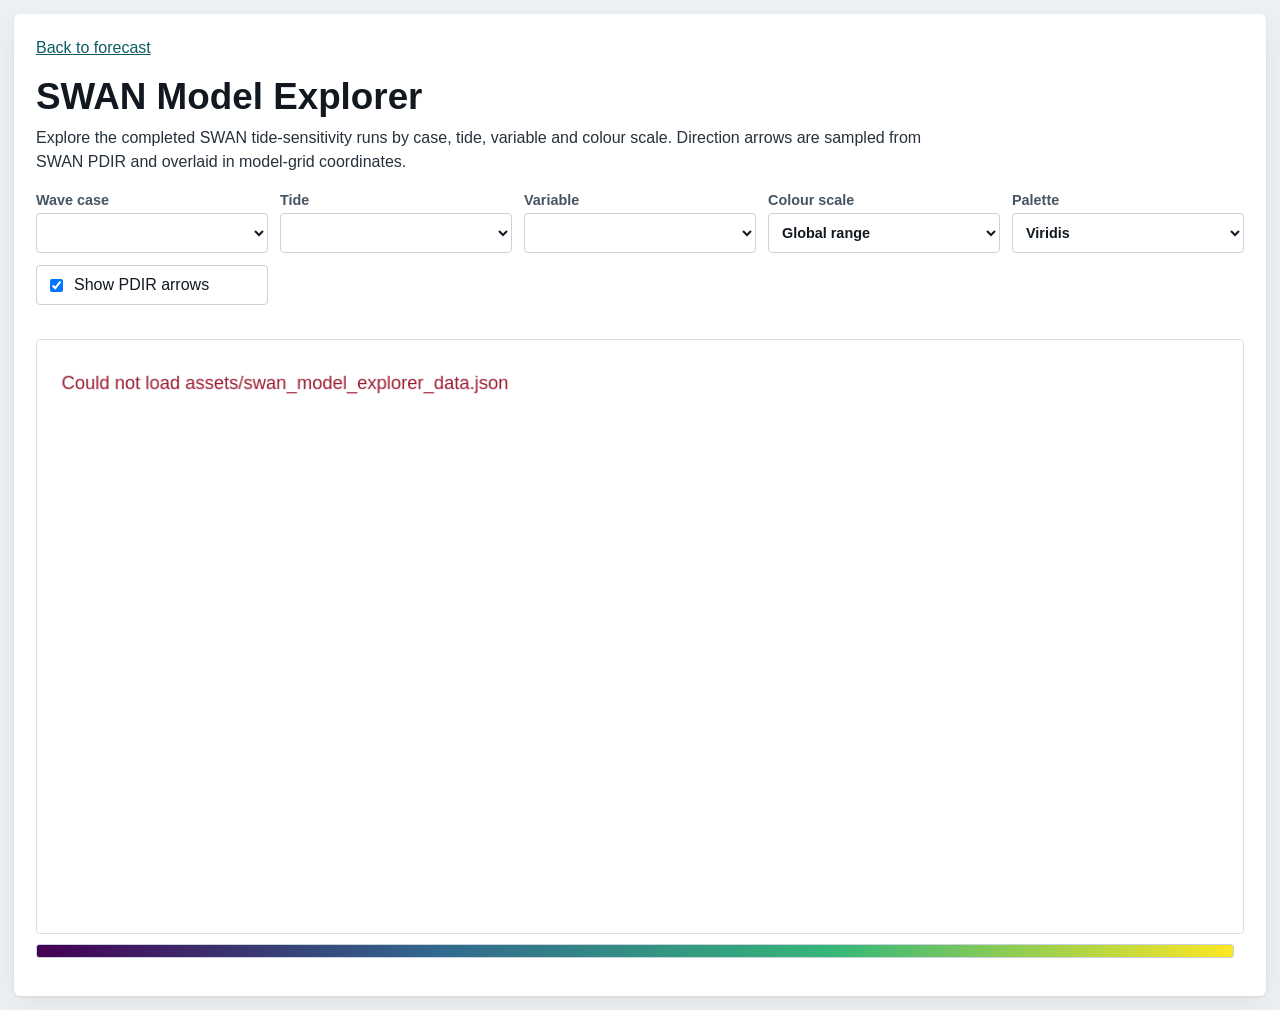
==== docs/swan_model_explorer.html @ 055908a3 "attempt at model explorer" ====
<!doctype html>
<html lang="en">
<head>
    <meta charset="utf-8">
    <meta name="viewport" content="width=device-width, initial-scale=1">
    <meta name="description" content="Interactive SWAN model output explorer for Sykemeter.">
    <title>Sykemeter SWAN Model Explorer</title>
    <style>
        * {
            box-sizing: border-box;
        }

        body {
            margin: 0;
            background: #eef1f4;
            color: #111820;
            font-family: Arial, Helvetica, sans-serif;
        }

        main {
            width: min(100%, 1400px);
            margin: 0 auto;
            padding: 14px;
        }

        a {
            color: #0d5c63;
        }

        .surface {
            background: #ffffff;
            border-radius: 6px;
            box-shadow:
                0 1px 3px rgba(0, 0, 0, 0.08),
                0 10px 32px rgba(0, 0, 0, 0.06);
            padding: 22px;
        }

        h1 {
            margin: 0 0 8px;
            font-size: clamp(1.6rem, 3vw, 2.3rem);
        }

        p {
            max-width: 920px;
            margin: 0 0 16px;
            color: #26313b;
            line-height: 1.5;
        }

        .controls {
            display: grid;
            grid-template-columns: repeat(5, minmax(150px, 1fr));
            gap: 12px;
            margin: 18px 0;
        }

        label {
            display: grid;
            gap: 5px;
            color: #465463;
            font-size: 0.9rem;
            font-weight: 700;
        }

        select,
        .toggle {
            min-height: 40px;
            border: 1px solid #c9d2db;
            border-radius: 4px;
            background: #ffffff;
            color: #111820;
            font: inherit;
            padding: 8px 9px;
        }

        .toggle {
            display: flex;
            align-items: center;
            gap: 8px;
            font-weight: 400;
        }

        .summary {
            display: grid;
            grid-template-columns: repeat(5, minmax(0, 1fr));
            gap: 10px;
            margin: 12px 0 16px;
        }

        .summary div {
            border: 1px solid #d7dee5;
            border-radius: 4px;
            padding: 10px;
            background: #f7f9fb;
        }

        .summary span {
            display: block;
            color: #5a6875;
            font-size: 0.78rem;
            font-weight: 700;
            margin-bottom: 3px;
        }

        .summary strong {
            font-size: 1.05rem;
        }

        .plot-wrap {
            position: relative;
            border: 1px solid #d7dee5;
            border-radius: 4px;
            background: #ffffff;
            overflow: hidden;
        }

        canvas {
            display: block;
            width: 100%;
            height: auto;
            background: #ffffff;
        }

        .legend {
            display: grid;
            grid-template-columns: minmax(0, 1fr) auto;
            gap: 10px;
            align-items: center;
            margin-top: 10px;
            color: #465463;
            font-size: 0.9rem;
        }

        .ramp {
            height: 14px;
            border: 1px solid #c9d2db;
            border-radius: 3px;
            background: linear-gradient(to right, #440154, #31688e, #35b779, #fde725);
        }

        .tooltip {
            position: absolute;
            display: none;
            pointer-events: none;
            max-width: 220px;
            padding: 8px 9px;
            border-radius: 4px;
            background: rgba(17, 24, 32, 0.88);
            color: #ffffff;
            font-size: 0.82rem;
            line-height: 1.35;
            z-index: 5;
        }

        .note {
            margin-top: 10px;
            color: #5a6875;
            font-size: 0.9rem;
        }

        @media (max-width: 900px) {
            main {
                padding: 6px;
            }

            .surface {
                border-radius: 0;
                padding: 16px 12px;
            }

            .controls {
                grid-template-columns: repeat(2, minmax(0, 1fr));
            }

            .summary {
                grid-template-columns: repeat(2, minmax(0, 1fr));
            }
        }

        @media (max-width: 520px) {
            .controls,
            .summary {
                grid-template-columns: 1fr;
            }
        }
    </style>
</head>
<body>
    <main>
        <section class="surface">
            <p><a href="index.html">Back to forecast</a></p>
            <h1>SWAN Model Explorer</h1>
            <p>
                Explore the completed SWAN tide-sensitivity runs by case, tide,
                variable and colour scale. Direction arrows are sampled from SWAN
                PDIR and overlaid in model-grid coordinates.
            </p>

            <div class="controls">
                <label>
                    Wave case
                    <select id="caseSelect"></select>
                </label>

                <label>
                    Tide
                    <select id="tideSelect"></select>
                </label>

                <label>
                    Variable
                    <select id="variableSelect"></select>
                </label>

                <label>
                    Colour scale
                    <select id="scaleSelect">
                        <option value="global">Global range</option>
                        <option value="case">Selected case range</option>
                    </select>
                </label>

                <label>
                    Palette
                    <select id="paletteSelect">
                        <option value="viridis">Viridis</option>
                        <option value="magma">Magma</option>
                        <option value="cividis">Cividis</option>
                        <option value="turbo">Turbo</option>
                    </select>
                </label>

                <label class="toggle">
                    <input id="arrowToggle" type="checkbox" checked>
                    Show PDIR arrows
                </label>
            </div>

            <div class="summary" id="summary"></div>

            <div class="plot-wrap" id="plotWrap">
                <canvas id="plotCanvas" width="1180" height="580"></canvas>
                <div class="tooltip" id="tooltip"></div>
            </div>

            <div class="legend">
                <div class="ramp" id="ramp"></div>
                <div id="legendText"></div>
            </div>

            <p class="note" id="note"></p>
        </section>
    </main>

    <script>
        const DATA_URL = "assets/swan_model_explorer_data.json";
        const canvas = document.getElementById("plotCanvas");
        const context = canvas.getContext("2d");
        const caseSelect = document.getElementById("caseSelect");
        const tideSelect = document.getElementById("tideSelect");
        const variableSelect = document.getElementById("variableSelect");
        const scaleSelect = document.getElementById("scaleSelect");
        const paletteSelect = document.getElementById("paletteSelect");
        const arrowToggle = document.getElementById("arrowToggle");
        const summary = document.getElementById("summary");
        const tooltip = document.getElementById("tooltip");
        const plotWrap = document.getElementById("plotWrap");
        const legendText = document.getElementById("legendText");
        const ramp = document.getElementById("ramp");
        const note = document.getElementById("note");

        let explorerData = null;
        let currentGrid = null;
        let currentRange = null;

        const PALETTES = {
            viridis: [
                [68, 1, 84],
                [49, 104, 142],
                [53, 183, 121],
                [253, 231, 37],
            ],
            magma: [
                [0, 0, 4],
                [87, 15, 109],
                [187, 55, 84],
                [252, 253, 191],
            ],
            cividis: [
                [0, 32, 77],
                [61, 87, 107],
                [143, 132, 83],
                [253, 234, 69],
            ],
            turbo: [
                [48, 18, 59],
                [42, 160, 246],
                [164, 252, 60],
                [220, 33, 32],
            ],
        };

        function interpolateColour(stops, t) {
            const value = Math.max(0, Math.min(1, t));
            const scaled = value * (stops.length - 1);
            const index = Math.min(Math.floor(scaled), stops.length - 2);
            const local = scaled - index;
            const a = stops[index];
            const b = stops[index + 1];
            return [
                Math.round(a[0] + (b[0] - a[0]) * local),
                Math.round(a[1] + (b[1] - a[1]) * local),
                Math.round(a[2] + (b[2] - a[2]) * local),
            ];
        }

        function colourForValue(value, range, paletteName) {
            if (value === null || Number.isNaN(value)) {
                return [238, 241, 244];
            }

            const span = range.max - range.min || 1;
            const t = (value - range.min) / span;
            return interpolateColour(PALETTES[paletteName], t);
        }

        function formatNumber(value, digits = 2) {
            if (value === null || !Number.isFinite(value)) {
                return "n/a";
            }

            return Number(value).toFixed(digits);
        }

        function selectedCaseId() {
            return `${caseSelect.value}_${tideSelect.value}`;
        }

        function finiteRange(grid) {
            let minimum = Infinity;
            let maximum = -Infinity;

            for (const row of grid) {
                for (const value of row) {
                    if (value === null || !Number.isFinite(value)) {
                        continue;
                    }

                    minimum = Math.min(minimum, value);
                    maximum = Math.max(maximum, value);
                }
            }

            return {min: minimum, max: maximum};
        }

        function populateControls() {
            for (const option of explorerData.case_options) {
                const element = document.createElement("option");
                element.value = option.source_case_id;
                element.textContent = `${option.label} - Hs ${option.offshore_hs_m} m, Tp ${option.offshore_tp_s} s, Dir ${option.direction_from_deg} deg`;
                caseSelect.appendChild(element);
            }

            for (const tide of explorerData.metadata.tides) {
                const element = document.createElement("option");
                element.value = tide.id;
                element.textContent = tide.label;
                tideSelect.appendChild(element);
            }

            for (const [key, variable] of Object.entries(explorerData.metadata.variables)) {
                const element = document.createElement("option");
                element.value = key;
                element.textContent = `${variable.label} (${variable.unit})`;
                variableSelect.appendChild(element);
            }

            caseSelect.value = "mda_case_013";
            tideSelect.value = "tide_mid";
            variableSelect.value = "hsign_m";
        }

        function updateSummary(caseData) {
            const values = [
                ["Offshore Hs", `${formatNumber(caseData.offshore_hs_m, 2)} m`],
                ["Peak period", `${formatNumber(caseData.offshore_tp_s, 1)} s`],
                ["Direction from", `${formatNumber(caseData.direction_from_deg, 0)} deg`],
                ["Spot Hs", `${formatNumber(caseData.spot_hs_m, 2)} m`],
                ["Spot ratio", `x${formatNumber(caseData.spot_hs_ratio, 2)}`],
            ];

            summary.innerHTML = values.map(([label, value]) => (
                `<div><span>${label}</span><strong>${value}</strong></div>`
            )).join("");
        }

        function drawArrow(x, y, u, v, length) {
            const endX = x + u * length;
            const endY = y - v * length;
            const angle = Math.atan2(y - endY, endX - x);
            const head = Math.max(4, length * 0.24);

            context.beginPath();
            context.moveTo(x, y);
            context.lineTo(endX, endY);
            context.stroke();

            context.beginPath();
            context.moveTo(endX, endY);
            context.lineTo(
                endX - head * Math.cos(angle - Math.PI / 6),
                endY + head * Math.sin(angle - Math.PI / 6)
            );
            context.moveTo(endX, endY);
            context.lineTo(
                endX - head * Math.cos(angle + Math.PI / 6),
                endY + head * Math.sin(angle + Math.PI / 6)
            );
            context.stroke();
        }

        function drawPlot() {
            const caseData = explorerData.cases[selectedCaseId()];
            const variable = variableSelect.value;
            const variableInfo = explorerData.metadata.variables[variable];
            const grid = caseData.grids[variable];
            const rows = grid.length;
            const cols = grid[0].length;
            const width = canvas.width;
            const height = Math.round(width * rows / cols);

            canvas.height = height;
            context.clearRect(0, 0, width, height);

            const range = scaleSelect.value === "global"
                ? explorerData.metadata.variable_ranges[variable]
                : finiteRange(grid);

            currentGrid = grid;
            currentRange = range;

            const cellWidth = width / cols;
            const cellHeight = height / rows;
            const paletteName = paletteSelect.value;

            for (let row = 0; row < rows; row += 1) {
                const y = (rows - row - 1) * cellHeight;
                for (let col = 0; col < cols; col += 1) {
                    const [red, green, blue] = colourForValue(grid[row][col], range, paletteName);
                    context.fillStyle = `rgb(${red}, ${green}, ${blue})`;
                    context.fillRect(
                        Math.floor(col * cellWidth),
                        Math.floor(y),
                        Math.ceil(cellWidth) + 1,
                        Math.ceil(cellHeight) + 1
                    );
                }
            }

            context.strokeStyle = "rgba(255, 255, 255, 0.28)";
            context.lineWidth = 1;
            for (let col = 0; col <= cols; col += 8) {
                context.beginPath();
                context.moveTo(col * cellWidth, 0);
                context.lineTo(col * cellWidth, height);
                context.stroke();
            }
            for (let row = 0; row <= rows; row += 6) {
                context.beginPath();
                context.moveTo(0, row * cellHeight);
                context.lineTo(width, row * cellHeight);
                context.stroke();
            }

            if (arrowToggle.checked && variable !== "depth_m") {
                context.strokeStyle = "rgba(255, 255, 255, 0.82)";
                context.lineWidth = Math.max(1.2, width / 900);
                const arrowLength = Math.min(cellWidth, cellHeight) * 2.8;
                for (const arrow of caseData.arrows) {
                    const x = (arrow[0] + 0.5) * cellWidth;
                    const y = (rows - arrow[1] - 0.5) * cellHeight;
                    drawArrow(x, y, arrow[2], arrow[3], arrowLength);
                }
            }

            const spot = explorerData.metadata.spot;
            const spotX = spot.col * cellWidth;
            const spotY = (rows - spot.row) * cellHeight;
            context.lineWidth = 2;
            context.strokeStyle = "white";
            context.beginPath();
            context.arc(spotX, spotY, 5, 0, Math.PI * 2);
            context.stroke();
            context.strokeStyle = "black";
            context.beginPath();
            context.arc(spotX, spotY, 2.6, 0, Math.PI * 2);
            context.stroke();

            const stops = PALETTES[paletteName].map(([red, green, blue]) => `rgb(${red}, ${green}, ${blue})`);
            ramp.style.background = `linear-gradient(to right, ${stops.join(", ")})`;
            legendText.textContent = `${variableInfo.label}: ${formatNumber(range.min, 2)} to ${formatNumber(range.max, 2)} ${variableInfo.unit}`;
            note.textContent = `${caseData.case_id}; boundary ${caseData.boundary_side}; water level ${formatNumber(caseData.water_level_m, 1)} m. ${explorerData.metadata.arrow_note}`;
            updateSummary(caseData);
        }

        function showTooltip(event) {
            if (!currentGrid) {
                return;
            }

            const rect = canvas.getBoundingClientRect();
            const x = event.clientX - rect.left;
            const y = event.clientY - rect.top;
            const rows = currentGrid.length;
            const cols = currentGrid[0].length;
            const col = Math.floor(x / rect.width * cols);
            const row = rows - 1 - Math.floor(y / rect.height * rows);

            if (row < 0 || row >= rows || col < 0 || col >= cols) {
                tooltip.style.display = "none";
                return;
            }

            const value = currentGrid[row][col];
            const variable = explorerData.metadata.variables[variableSelect.value];
            const stride = explorerData.metadata.display_stride;
            tooltip.innerHTML = `row ${row * stride}, col ${col * stride}<br>${variable.label}: ${formatNumber(value, 3)} ${variable.unit}`;
            tooltip.style.display = "block";
            tooltip.style.left = `${Math.min(event.clientX - plotWrap.getBoundingClientRect().left + 12, rect.width - 180)}px`;
            tooltip.style.top = `${Math.max(event.clientY - plotWrap.getBoundingClientRect().top - 46, 8)}px`;
        }

        function hideTooltip() {
            tooltip.style.display = "none";
        }

        for (const element of [caseSelect, tideSelect, variableSelect, scaleSelect, paletteSelect, arrowToggle]) {
            element.addEventListener("change", drawPlot);
        }

        canvas.addEventListener("mousemove", showTooltip);
        canvas.addEventListener("mouseleave", hideTooltip);
        window.addEventListener("resize", drawPlot);

        fetch(DATA_URL)
            .then((response) => {
                if (!response.ok) {
                    throw new Error(`Could not load ${DATA_URL}`);
                }
                return response.json();
            })
            .then((data) => {
                explorerData = data;
                populateControls();
                drawPlot();
            })
            .catch((error) => {
                context.font = "18px Arial";
                context.fillStyle = "#9b1c31";
                context.fillText(error.message, 24, 48);
            });
    </script>
</body>
</html>
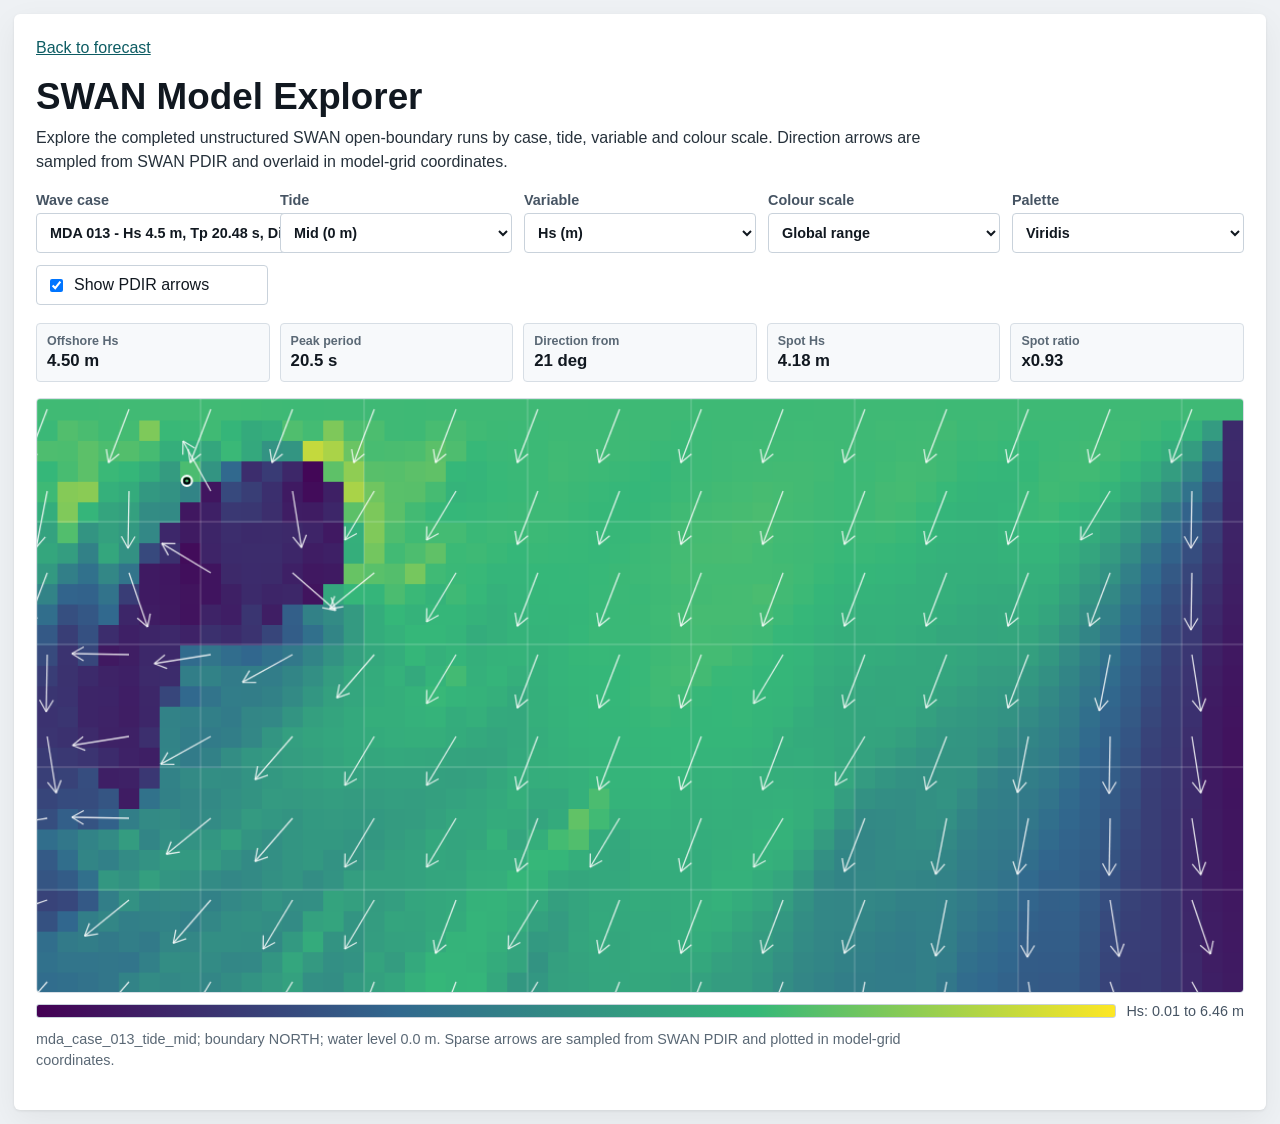
==== commit e90278c5: "Add files via upload" ====
--- a/docs/swan_model_explorer.html
+++ b/docs/swan_model_explorer.html
@@ -192,9 +192,9 @@
             <p><a href="index.html">Back to forecast</a></p>
             <h1>SWAN Model Explorer</h1>
             <p>
-                Explore the completed SWAN tide-sensitivity runs by case, tide,
-                variable and colour scale. Direction arrows are sampled from SWAN
-                PDIR and overlaid in model-grid coordinates.
+                Explore the completed unstructured SWAN open-boundary runs by case,
+                tide, variable and colour scale. Direction arrows are sampled from
+                SWAN PDIR and overlaid in model-grid coordinates.
             </p>
 
             <div class="controls">
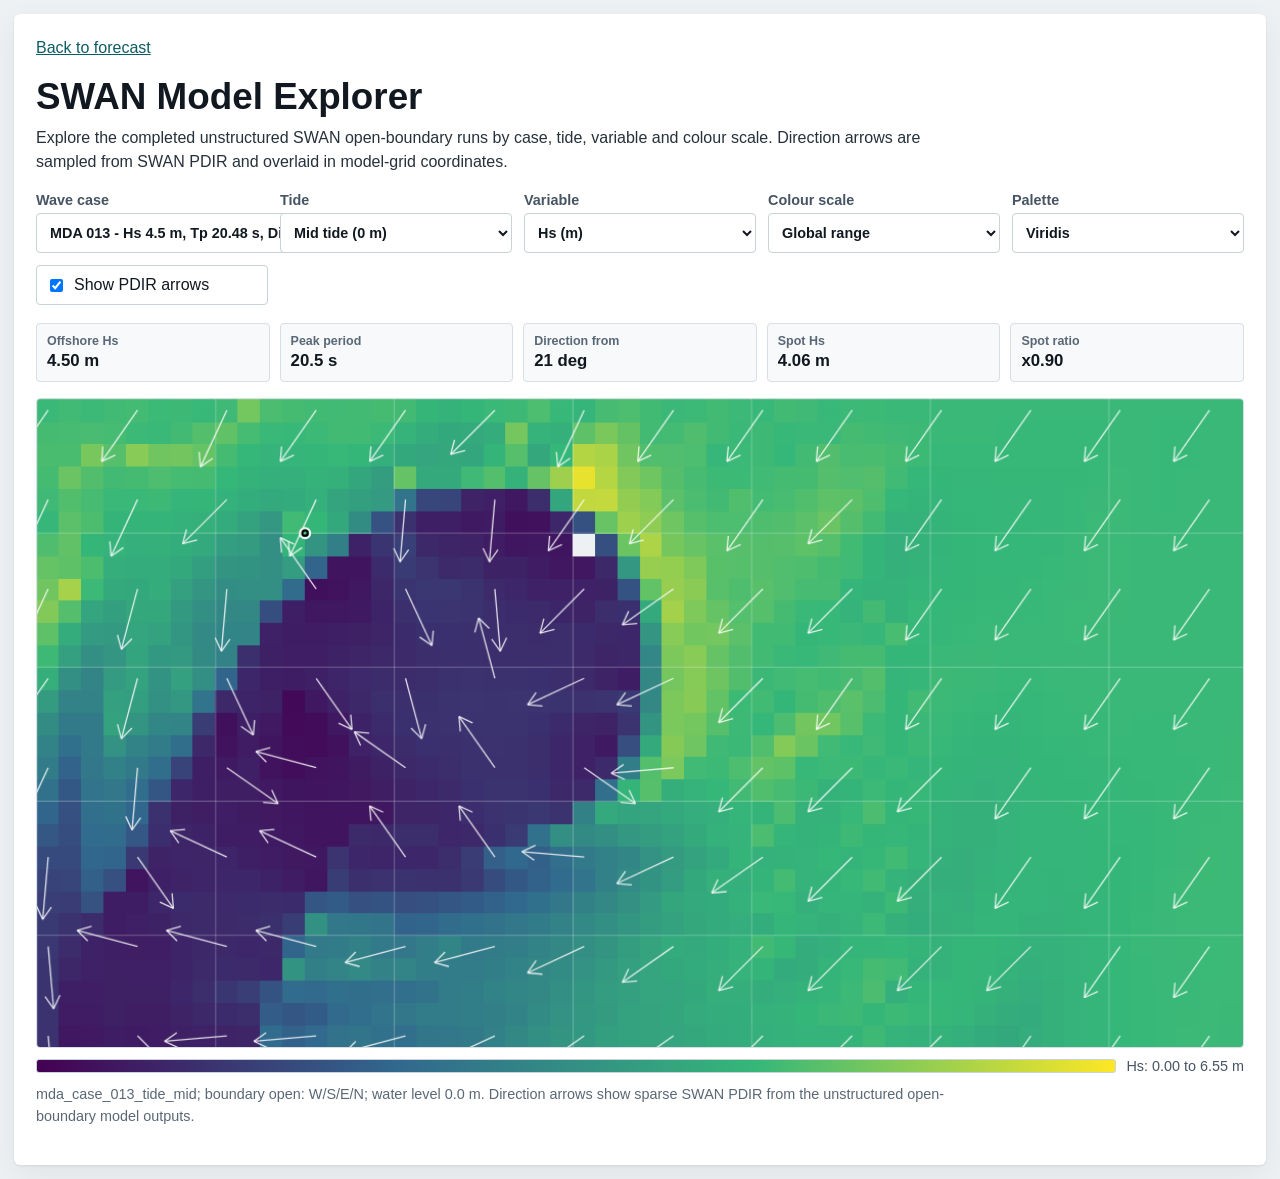
==== commit 55e9a75e: "Show updated SWAN model figures" ====
--- a/docs/swan_model_explorer.html
+++ b/docs/swan_model_explorer.html
@@ -254,7 +254,7 @@
     </main>
 
     <script>
-        const DATA_URL = "assets/swan_model_explorer_data.json";
+        const DATA_URL = "assets/swan_model_explorer_data.json?v=20260914";
         const canvas = document.getElementById("plotCanvas");
         const context = canvas.getContext("2d");
         const caseSelect = document.getElementById("caseSelect");
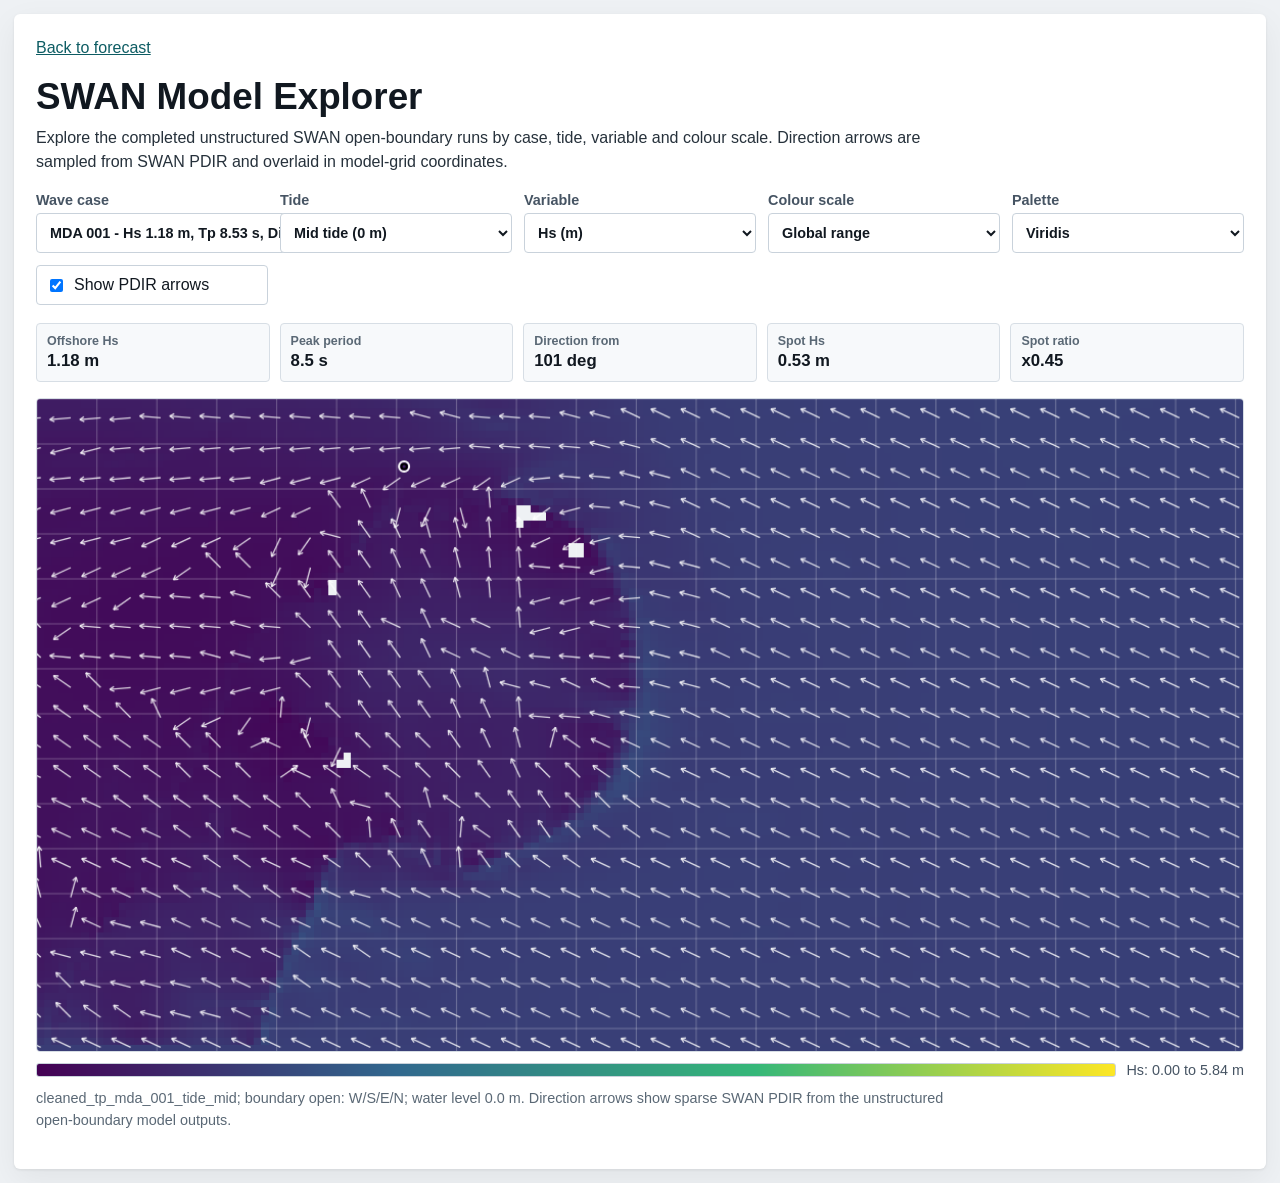
==== commit 08a4fd3e: "Apply cleaned wave cases and new surf spot to forecast" ====
--- a/docs/swan_model_explorer.html
+++ b/docs/swan_model_explorer.html
@@ -254,7 +254,7 @@
     </main>
 
     <script>
-        const DATA_URL = "assets/swan_model_explorer_data.json?v=20260914";
+        const DATA_URL = "assets/swan_model_explorer_data.json?v=20261026-period-qc-new-spot";
         const canvas = document.getElementById("plotCanvas");
         const context = canvas.getContext("2d");
         const caseSelect = document.getElementById("caseSelect");
@@ -377,7 +377,9 @@
                 variableSelect.appendChild(element);
             }
 
-            caseSelect.value = "mda_case_013";
+            const preferredCase = "cleaned_tp_mda_001";
+            caseSelect.value = explorerData.case_options.some(option => option.source_case_id === preferredCase)
+                ? preferredCase : explorerData.case_options[0].source_case_id;
             tideSelect.value = "tide_mid";
             variableSelect.value = "hsign_m";
         }
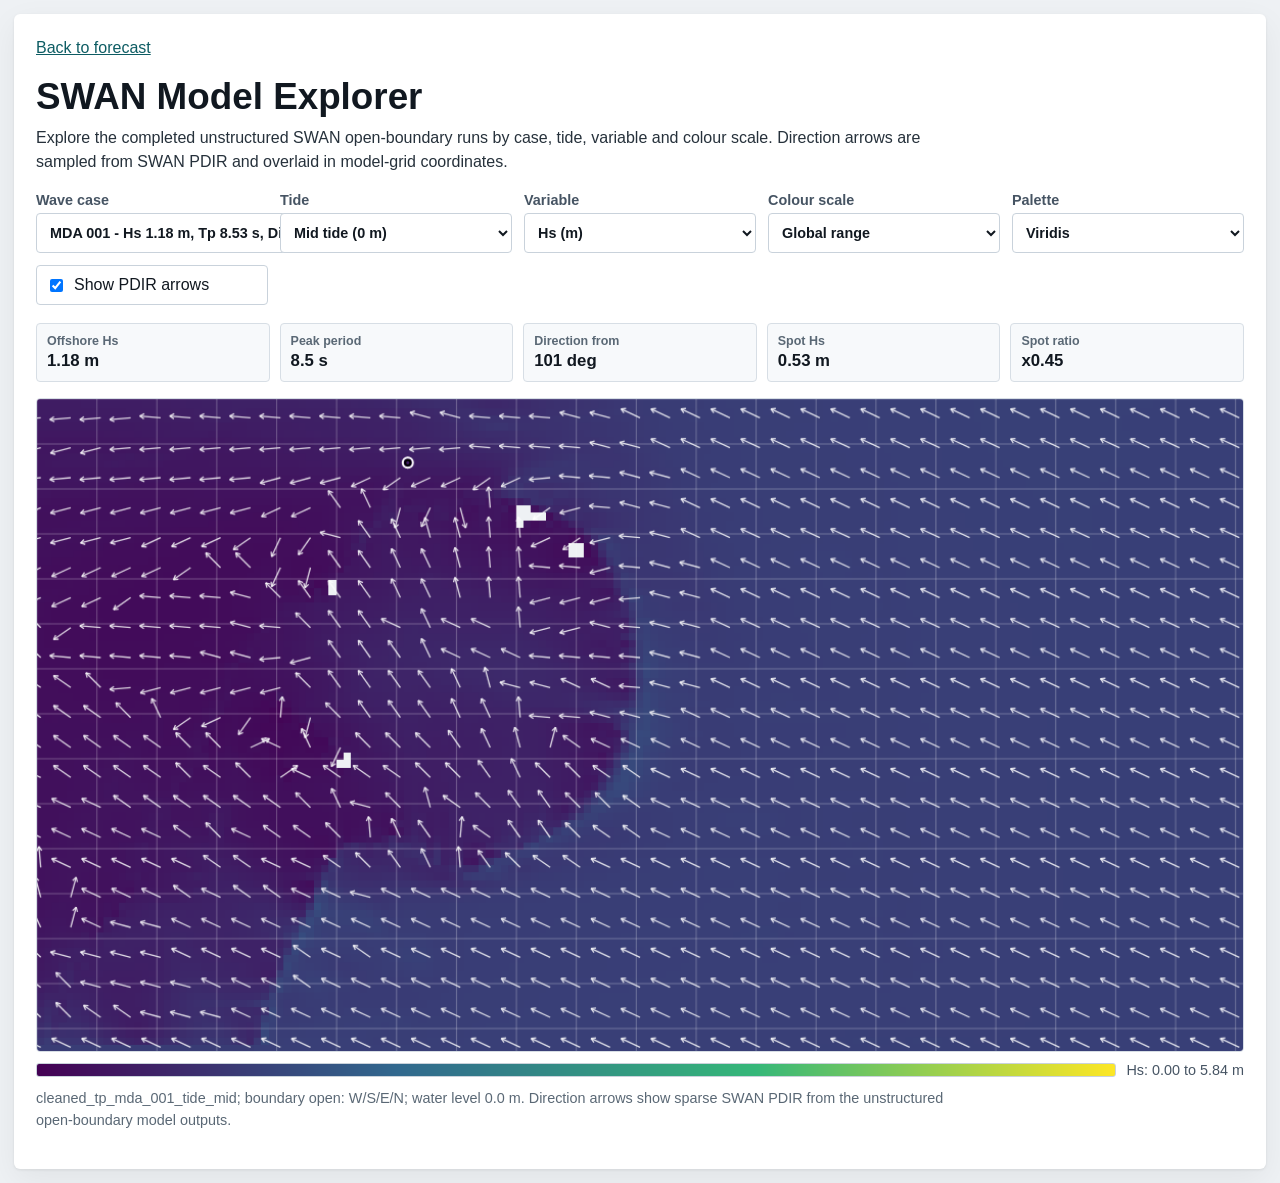
==== commit f7e7b96c: "Center the surf spot marker on its sampled grid cell" ====
--- a/docs/swan_model_explorer.html
+++ b/docs/swan_model_explorer.html
@@ -488,8 +488,8 @@
             }
 
             const spot = explorerData.metadata.spot;
-            const spotX = spot.col * cellWidth;
-            const spotY = (rows - spot.row) * cellHeight;
+            const spotX = (spot.col + 0.5) * cellWidth;
+            const spotY = (rows - spot.row - 0.5) * cellHeight;
             context.lineWidth = 2;
             context.strokeStyle = "white";
             context.beginPath();
